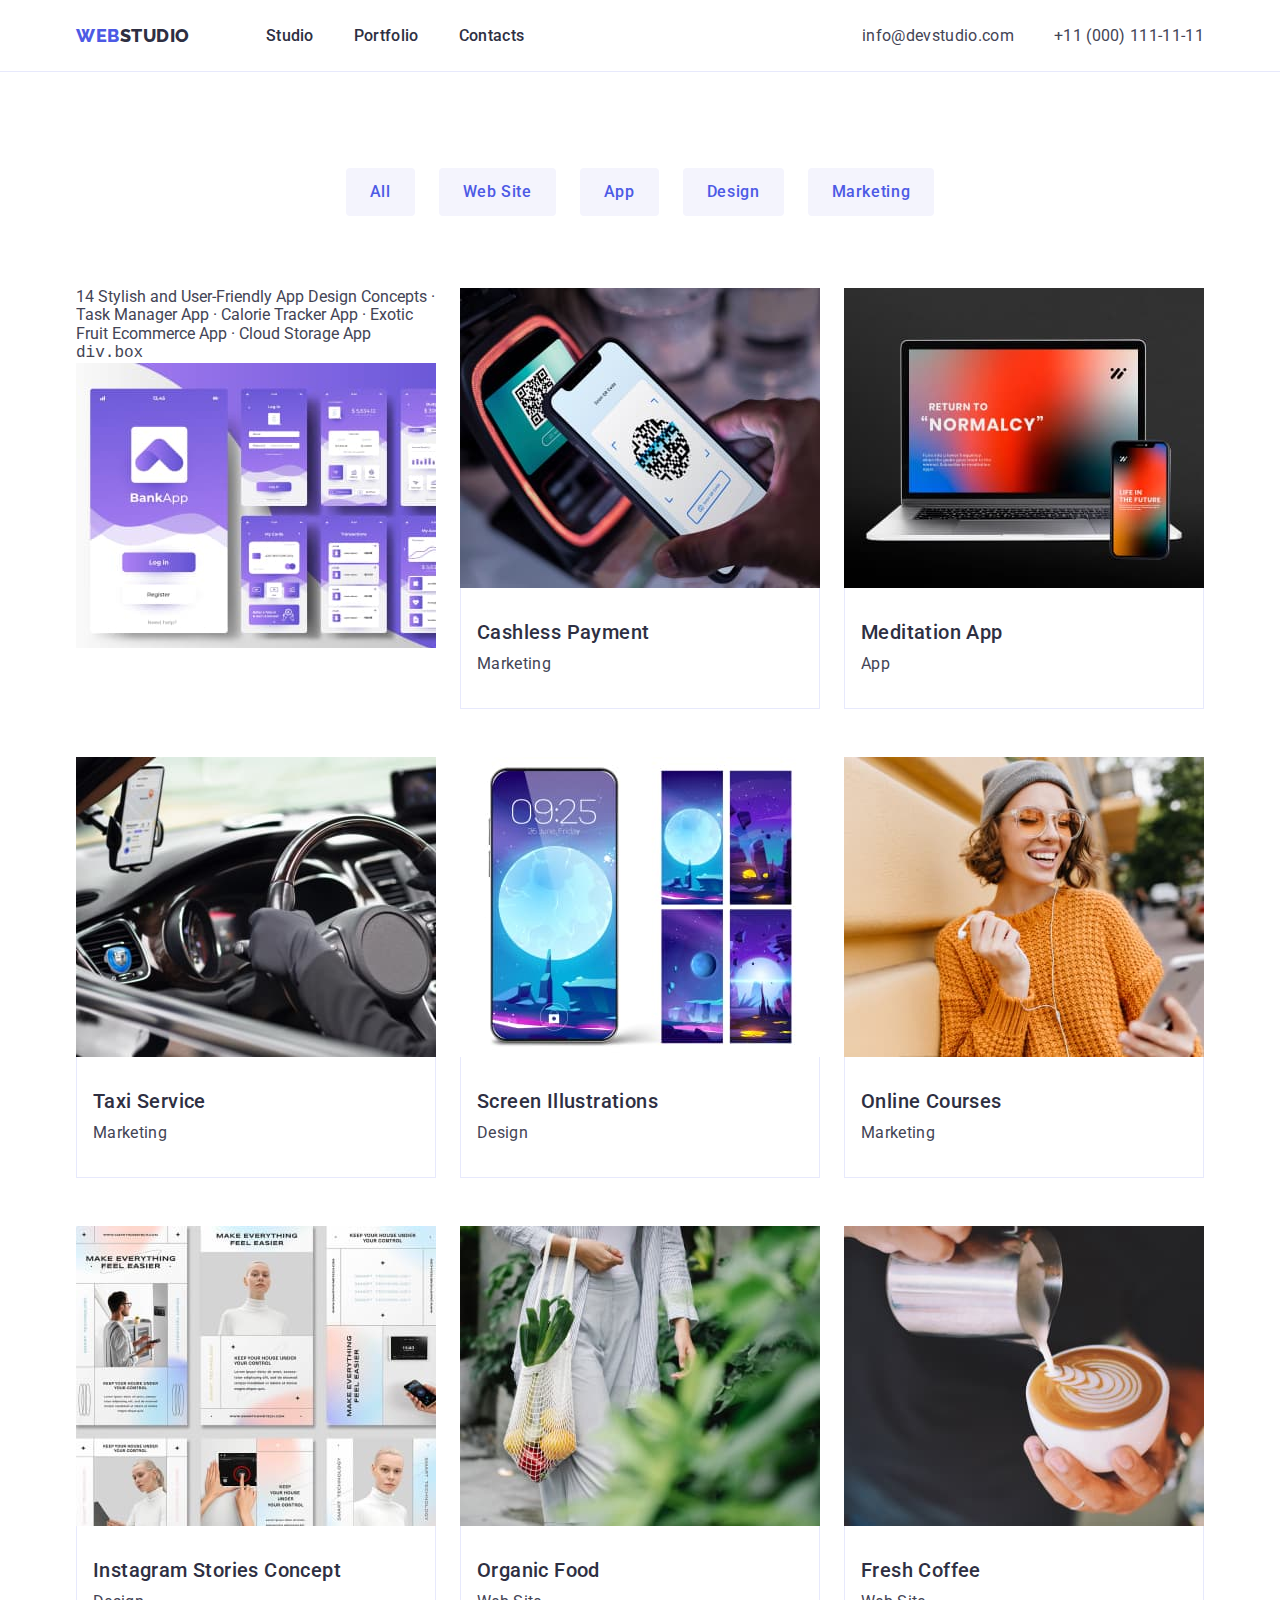
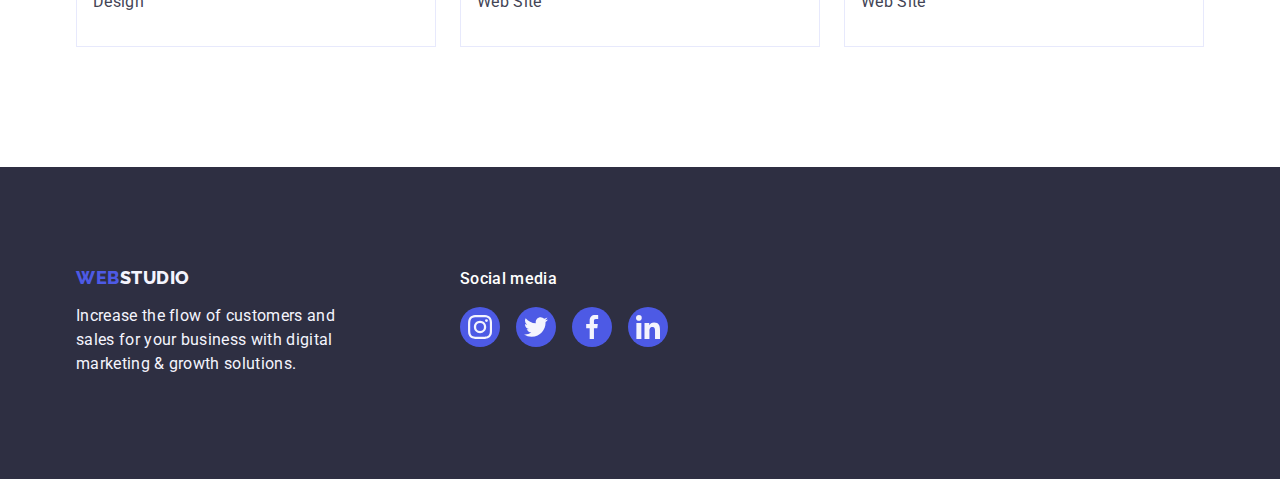
==== portfolio.html @ d6893d96 "Update portfolio.html" ====
<!DOCTYPE html>
<html lang="en">

<head>
  <meta charset="UTF-8">
  <meta http-equiv="X-UA-Compatible" content="IE=edge">
  <meta name="viewport" content="width=device-width, initial-scale=1.0">
  <title>Portfolio</title>
  <link rel="preconnect" href="https://fonts.googleapis.com">
  <link rel="preconnect" href="https://fonts.gstatic.com" crossorigin>
  <link href="https://fonts.googleapis.com/css2?family=Raleway:wght@800&family=Roboto:wght@400;500;700;900&display=swap"
    rel="stylesheet">
  <link rel="stylesheet" href="https://cdn.jsdelivr.net/npm/modern-normalize@1.1.0/modern-normalize.css">
  <link rel="stylesheet" href="./css/styles.css">
</head>

<body>
  <!--header-->
  <header class="header-class">
    <div class="container header-div">
      <nav class="naw-header-index">
        <a href="./index.html" class="logo link logo-header">Web<span class="class-spanhead">Studio</span></a>
        <ul class="list ul-header-index">
          <li>
            <a href="./index.html" class="link index-link">Studio</a>
          </li>
          <li class="sasa">
            <a href="./portfolio.html" class="link index-link">Portfolio</a>
            <!---------------UNDERLINE---------------------->
            <style>
              a.index-link {
                position: relative;
                display: inline-block;
              }

              a.index-link:hover::after {
                content: '';
                position: absolute;
                background: #404BBF;
                left: 0;
                bottom: -25px;
                width: 100%;
                height: 2px;
              }
            </style>
            <!---------------------------------------------->
          </li>
          <li>
            <a href="" class="link index-link">Contacts</a>
          </li>
        </ul>
      </nav>
      <address class="addres_header">
        <ul class="list ul-adress-header">
          <li>
            <a href="mailto:info@devstudio.com" class="link mail">info@devstudio.com</a>
          </li>
          <li>
            <a href="tel:+110001111111" class="link mail">+11 (000) 111-11-11</a>
          </li>
        </ul>
      </address>
    </div>
  </header>
  <main>
    <!--section 1-->
    <section class="sectiononeportfolio">
      <h1 class="visually-hidden">first</h1>
      <!---filters-->
      <div class="container div-portfolio-padding">
        <ul class="list ul-filters">
          <li>
            <button type="button" class="filters">All</button>
          </li>
          <li>
            <button type="button" class="filters">Web Site</button>
          </li>
          <li>
            <button type="button" class="filters">App</button>
          </li>
          <li>
            <button type="button" class="filters">Design</button>
          </li>
          <li>
            <button type="button" class="filters">Marketing</button>
          </li>
        </ul>
        <!---kartinki-->
        <ul class="list card-ul-portfolio">
          <li>




            <div class="box">
              <div class="overlay">




                <p>14 Stylish and User-Friendly App Design Concepts · Task Manager App · Calorie Tracker App · Exotic
                  Fruit Ecommerce App ·
                  Cloud Storage App <code>div.box</code></p>




                <a href="" class="card-link link"><img src="./images/images2/img-5-2.jpg" alt="bank app" width="360"
                    height="300">


                  <div class="card-div-but">
                    <h2 class="list-twoh">Banking App Interface Concept</h2>
                    <p class="small-text">App</p>

                  </div>
                </a>
              </div>
            </div>



          </li>





          <li>
            <a href="" class="link card-link"><img src="./images/images2/img-8-2.jpg" alt="pay card" width="360"
                height="300">
              <div class="card-div-but">
                <h2 class="list-twoh">Cashless Payment</h2>
                <p class="small-text">Marketing</p>
              </div>
            </a>
          </li>
          <li>
            <a href="" class="card-link link"><img src="./images/images2/img-6-2.jpg" alt="laptop" width="360"
                height="300">
              <div class="card-div-but">
                <h2 class="list-twoh">Meditation App</h2>
                <p class="small-text">App</p>
              </div>
            </a>
          </li>
          <!---3-->
          <li>
            <a href="" class="card-link link"><img src="./images/images2/img-10.jpg" alt="wheel" width="360"
                height="300">
              <div class="card-div-but">
                <h2 class="list-twoh">Taxi Service</h2>
                <p class="small-text">Marketing</p>
              </div>
            </a>
          </li>
          <li>
            <a href="" class="card-link link"><img src="./images/images2/img-7-2.jpg" alt="smartphone" width="360"
                height="300">
              <div class="card-div-but">
                <h2 class="list-twoh">Screen Illustrations</h2>
                <p class="small-text">Design</p>
              </div>
            </a>
          </li>
          <li>
            <a href="" class="card-link link"><img src="./images/images2/img-2-2.jpg" alt="girl" width="360"
                height="300">
              <div class="card-div-but">
                <h2 class="list-twoh">Online Courses</h2>
                <p class="small-text">Marketing</p>
              </div>
            </a>
          </li>
          <!---3-->
          <li>
            <a href="" class="card-link link"><img src="./images/images2/img-3-2.jpg" alt="instagram" width="360"
                height="300">
              <div class="card-div-but">
                <h2 class="list-twoh">Instagram Stories Concept</h2>
                <p class="small-text">Design</p>
              </div>
            </a>
          </li>
          <li>
            <a href="" class="card-link link"><img src="./images/images2/img-9-2.jpg" alt="wegetatables" width="360"
                height="300">
              <div class="card-div-but">
                <h2 class="list-twoh">Organic Food</h2>
                <p class="small-text">Web Site</p>
              </div>
            </a>
          </li>
          <li>
            <a href="" class="card-link link"><img src="./images/images2/img-4-2.jpg" alt=" cofee" width="360"
                height="300">
              <div class="card-div-but">
                <h2 class="list-twoh">Fresh Coffee</h2>
                <p class="small-text">Web Site</p>
              </div>
            </a>
          </li>
        </ul>
      </div>
    </section>
  </main>
  <!---FOOTER-->
  <footer class=" fon-footer">
    <div class="container div-flex">
      <div class="footer-div">
        <a href="./index.html" class="logo link logo-footer">Web<span class="class-span">Studio</span></a>
        <p class="footer-text">Increase the flow of customers and sales for your business with digital
          marketing &
          growth
          solutions.</p>
      </div>

      <div class="div-twoo-footer">
        <p class="h-two-svg-footer">Social media</p>
        <!--<div class="div-svg-icons-footer">-->
        <ul class="social-svg-icons-footer list">
          <li class="social-svg-li">
            <a href="" class="a-social-svg-footer">
              <svg height="24" width="24">
                <use href="./images/index-icons/social-icons-index.svg#icon-instagram"></use>
              </svg>
            </a>
          </li>
          <li class="social-svg-li">
            <a href="" class="a-social-svg-footer">
              <svg height="24" width="24">
                <use href="./images/index-icons/social-icons-index.svg#icon-twitter"></use>
              </svg>
            </a>
          </li>
          <li class="social-svg-li">
            <a href="" class="a-social-svg-footer">
              <svg height="24" width="24">
                <use href="./images/index-icons/social-icons-index.svg#icon-facebook"></use>
              </svg>
            </a>
          </li>
          <li class="social-svg-li">
            <a href="" class="a-social-svg-footer">
              <svg height="24" width="24">
                <use href="./images/index-icons/social-icons-index.svg#icon-linkedin"></use>
              </svg>
            </a>
          </li>
        </ul>

        <!--</div>-->

      </div>
    </div>
  </footer>


</body>

</html>
---- css/styles.css ----
/*PORTFOLIO*/
/*body*/
  body{
    color: #434455;
    background-color: #FFFFFF;
      font-family: "Roboto", sans-serif;
  }
/*logo*/
/*.logo{
  font-family: 'Raleway', sans-serif
}*/

h3 {margin-top: 0px;
  margin-bottom: 0px;}

  p {
    margin-top: 0px;
    margin-bottom: 0px;
  }



h1,
h2,
h3,
h4,
h5,
h6,
p,
{
  margin: 0;
}

img {
  display: block;
  max-width: 100%;
  height: auto;
}

button {
  display: block;
  cursor: pointer;
  border: none;
  border-radius: 4px;
}

address {
  font-style: normal;
}

ul,
ol {
  list-style: none;
  padding-left: 0;
  margin: 0;
}

a {
  text-decoration: none;
}

.container {
  width: 1158px;
  padding: 0 15px;
  margin: 0 auto;
}

/*toczka v spiske*/
.list {
  list-style: none;
}




/*===========HEADER==========*/
.header-class {
height: 72px;
border-bottom: 1px solid #E7E9FC;
display: flex;
}

.logo{
  font-family: "Raleway",sans-serif;
  font-weight: 800;
  font-size: 18px;
  line-height: 1.17;
  letter-spacing: 0.03em;
  text-transform: uppercase;
  color: #4d5ae5;
}
.class-span{
  color: #f4f4fd;
}

.class-spanhead{
  color: #2e2f42;
}

/*NAV*/

.naw-header-index {
  display: flex;
  align-items: center;
margin-right: auto;
}

.ul-header-index {
  display: flex;
  align-items: center;
  gap: 40px;
  margin-left: 76px;
}



/*---DIV KONTENER HEADER---*/

.header-div {
display: flex;
align-items: center;
}

/*---adress-header---index---*/


/*---ul-adress-header---*/
.ul-adress-header {
display: flex;
align-items: center;
    gap: 40px;
}

/*---logo-header---*/
.logo-header {

}

.mail{
    font-weight: 400;
      line-height: 1.5;
      letter-spacing: 0.02em;
color: #434455;
      font-style: normal;
}
/*нижнее подчеркивание*/
.link{
text-decoration: none;
  transition-timing-function: cubic-bezier(0.4, 0, 0.2, 1);
  transition-duration: 250ms;
}


.link:hover{
  color: #404bbf;
}
.link:focus{
  color: #404bbf;
}


/*addres_header*/
.addres_header{
  font-style: normal;
  transition-timing-function: cubic-bezier(0.4, 0, 0.2, 1);
  transition-duration: 250ms;
}


.mail:hover{
  color: #404bbf;
}
.mail:focus{
  color: #404bbf;
}


/*------------Filters-------------*/
.filters{
  font-family: "Roboto", sans-serif;
  font-weight: 500;
  font-size: 16px;
  line-height: 1.5;
  letter-spacing: 0.04em;
  color: #4d5ae5;
  background-color: #F4F4FD;
  cursor: pointer;
  padding: 12px 24px;
  transition-timing-function: cubic-bezier(0.4,0,0.2,1);
  transition-duration: 250ms;
}
.filters:hover{
  color: #FFFFFF;
  background-color: #404BBF;
box-shadow: 0px 3px 1px rgba(0, 0, 0, 0.1), 0px 2px 1px rgba(0, 0, 0, 0.08), 0px 2px 2px rgba(0, 0, 0, 0.12);
}
.filters:focus{
  color: #FFFFFF;
  background-color: #404BBF;
  box-shadow: 0px 3px 1px rgba(0, 0, 0, 0.1), 0px 2px 1px rgba(0, 0, 0, 0.08), 0px 2px 2px rgba(0, 0, 0, 0.12);
}





/*---первая картинка---*/
.card-div-but {
  padding-top: 32px;
  padding-bottom: 32px;
  padding-left: 16px;
  border: 1px solid #E7E9FC;
  border-top: 0;
}



/*---A---*/
.card-link{
  display: block;
  transition-timing-function: cubic-bezier(0.4, 0, 0.2, 1);
  transition-duration: 250ms;
}

.card-link:hover {
box-shadow: 0px 1px 6px rgba(46, 47, 66, 0.08),
0px 1px 1px rgba(46, 47, 66, 0.16),
0px 2px 1px rgba(46, 47, 66, 0.08);
}

.card-link:focus {
box-shadow: 0px 1px 6px rgba(46, 47, 66, 0.08),
0px 1px 1px rgba(46, 47, 66, 0.16),
0px 2px 1px rgba(46, 47, 66, 0.08);
}



/*================SEKCIA=======1===================*/
/*---section---1---*/
.sectionindex {
  background-color: #2e2f42;
  padding-top: 188px;
  padding-bottom: 188px;
  text-align: center;
  background-image: linear-gradient(rgba(46, 47, 66, 0.7), rgba(46, 47, 66, 0.7)),
  url(../images/section2/index-section-one.jpg);
  background-repeat: no-repeat;
  background-position: center;
  background-size: cover;
  max-width: 1440px;
  height: 600px;
  margin: 0 auto;
}

/*---div---*/
.div-section-one {
/*display: flex;
flex-direction: column;*/
text-align: center;
}

/*---H1---*/
.h-one-section {
  margin: 0 auto;
  width: 496px;
}

/*---KNOPKA-">Order Service---*/
.buttonorder {
  margin: 0 auto;
  margin-top: 48px;
  padding: 16px 32px;
}

/*=================SEKCIA---2==================*/

/*---sekcia-2---*/
.sectiontwoindex {
padding-top: 120px;
padding-bottom: 120px;
}

/*---H2---*/
.hsection {
position: absolute;
  width: 1px;
  height: 1px;
  margin: -1px;
  border: 0;
  padding: 0;
  white-space: nowrap;
  clip-path: inset(100%);
  clip: rect(0 0 0 0);
  overflow: hidden;
}

/*---div---*/
.div-section-two {

}

/*---UL---*/
.list-section-two {
display: flex;
gap: 24px;
}

/*---1-LI---*/
.li-one {
}
/*
.li-one-svg{
  background-color: #F4F4FD;
  background-image: url(../images/index-icons/group.svg);
  background-repeat: no-repeat;
  background-position: center;
}

.li-two-svg{
  background-color: #F4F4FD;
    background-image: url(../images/index-icons/vector.svg);
    background-repeat: no-repeat;
    background-position: center;
}
.li-three-svg{
  background-color: #F4F4FD;
  background-image: url(../images/index-icons/diagram.svg);
  background-repeat: no-repeat;
  background-position: center;
}

.li-four-svg{
  background-color: #F4F4FD;
  background-image: url(../images/index-icons/astronaut.svg);
  background-repeat: no-repeat;
  background-position: center;
}*/


/*-----sekcia 2 1 li div---*/
.div-li-one-svg {
display: flex;
justify-content: center;
align-items: center;
  background-color: #F4F4FD;
margin-bottom: 8px;
width: 264px;
height: 112px;
}
/*---svg li 1 ------*/
.svg-antena {




}
.use-index-antena {

}

/*widht="64" height="64"*/










/*---H3---*/
.h-li-one {
  margin: 0px;
}

/*---P---*/
.p-our-goal {
  margin-top: 8px;
  margin-bottom: 0px;
}

/*---2-LI---*/

/*---H3---LI_2---*/
.h-li-two {
  margin: 0px;
}

/*---P-LI-2---*/
.p-bring-the {
  margin-top: 8px;
  margin-bottom: 0px;
}

/*---3-LI---*/

/*---H3---LI-3---*/
.h-three-li {
margin: 0px;
}

/*---P-LI_3---*/
.p-li-three {
  margin-top: 8px;
  margin-bottom: 0px;
}

/*---LI_4---*/

/*---H3-LI-4---*/
.h-li-three {
  margin: 0px;
}

/*---P-LI_4---*/
.p-design {
  margin-top: 8px;
  margin-bottom: 0px;
}

/*=================SEKTION---3===========*/

/*---SEKCTION-3---*/
.sectionthreeindex {

padding-bottom: 120px;

}

/*---DIV---*/

/*---H2----*/
.h-section-three {
  margin: 0px;
}

/*---UL-section-3---*/
.ul-section-three {
  margin-top: 72px;
  display: flex;
gap: 24px;
}


/*===============SECTION-4============*/

.sectionfourindex {
  padding-top: 120px;
  padding-bottom: 120px;
}

/*---DIV---*/

/*.div-four-section {
  width: 1440px;
  display: flex;
flex-direction: column;
align-items: center;
}*/

/*---H2-SECTION-4---*/
.h-ourteam {
  margin: 0px;
}

/*---UL-SECTION-4---*/
.ul-section-four {
margin-top: 72px;
display: flex;
gap: 24px;
}

/*---VSE H V sekcii 4---*/
.sectionthree-h {

}

/*---VSE P V SEKCII 4---*/



/*---div sektion 4 dla H3 i P---*/
.div-four-section-index {
  padding-top: 32px;
  padding-bottom: 32px;
}





.sectionfour-li {
text-align: center;
background-color: #FFFFFF;
box-shadow: 0px 1px 6px rgba(46, 47, 66, 0.08), 0px 1px 1px rgba(46, 47, 66, 0.16), 0px 2px 1px rgba(46, 47, 66, 0.08);
  border-radius: 0px 0px 4px 4px;
}






/*---UL-SVG----IKONKI----*/
.social-svg-icons{
  display: flex;
  align-items: center;
  justify-content: center;
  gap: 24px;
  margin-top: 8px;
}

/*========LI------------*/
.social-svg-li{
    height: 40px;
      width: 40px;
}

/*------A-------*/
.a-social-svg{
height: 100%;
width: 100%;
border-radius: 50%;
background-color: #4D5AE5;
display: flex;
align-items: center;
justify-content: center;
fill: #F4F4FD;
transition-timing-function: cubic-bezier(0.4, 0, 0.2, 1);
transition-duration: 250ms;
}

/*----HOVER---*/
.a-social-svg:hover {
  background-color: #404BBF;
}
/*---FOCUS---*/
.a-social-svg:focus {
  background-color: #404BBF;
}

/*--------SEKCIA 5-----------*/
.section-five-index{
  padding-top: 120px;
  padding-bottom: 120px;
}

/*---H2 section5---*/
.h-two-section-five{
font-weight: 700;
  font-size: 36px;
  line-height: 1.11px;
  text-align: center;
  letter-spacing: 0.02em;
  color: #2e2f42;
  margin-bottom: 72px;
}

/*---ul sekcia 5---*/
.ul-section-five{
display: flex;
gap: 24px;
}


/*---a sekction 5---*/
.a-section-five-svg {
display: flex;
justify-content: center;
align-items: center;
  height: 88px;
  width: 168px;
  border: 1px solid currentColor;
  border-radius: 4px;
  color: #8E8F99;
  transition-timing-function: cubic-bezier(0.4, 0, 0.2, 1);
  transition-duration: 250ms;
}
.a-section-five-svg:hover {
color: #4D5AE5;
}
.a-section-five-svg:focus {
  color: #4D5AE5;
}
/*-------------------*/

/*---5 sekcia svg---*/
.svg-section-five{
  fill: currentColor;

}









/*------A-------*/
.a-social-svg-footer {
  height: 100%;
  width: 100%;
  border-radius: 50%;
  background-color: #4D5AE5;
  display: flex;
  align-items: center;
  justify-content: center;
  fill: #F4F4FD;
    transition-timing-function: cubic-bezier(0.4, 0, 0.2, 1);
      transition-duration: 250ms;
}

/*----HOVER---*/
.a-social-svg-footer:hover {
  background-color: #31D0AA;
}

/*---FOCUS---*/
.a-social-svg-footer:focus {
  background-color: #31D0AA;
}





















/*=============FOOTER==================*/

.fon-footer {
  height: 312px;
  padding-top: 100px;
  padding-bottom: 100px;
    background-color: #2e2f42;
}

/*------DIV FOOTER---*/
.div-footer {
  box-sizing: border-box;

}

.footer-div {
  width: 264px;

    display: inline-block;
}

/*---footer---P---text---*/
.footer-text {
  margin-top: 16px;
color: #F4F4FD;
line-height: 1.5;
letter-spacing: 0.02em;
}

/*---Footer logo---*/
.logo-footer {
}

/*------svg---block---*/
.svg-footer-index{
  background-color: #f4f4fd;
display: inline-block;
margin-left: 120px;
}



.second-div-footer{
  width: 208px;
}
/*---UL footer svg ikonki---*/
.social-svg-icons-footer {
  display: flex;
  align-items: center;
  justify-content: center;
  gap: 16px;
  
  /*padding-bottom: 32px;*/
}

















/*==========================================*/

/*sekcia 1 h*/
.list-twoh{
  font-weight: 500;
  font-size: 20px;
  line-height: 1.2;
  letter-spacing: 0.02em;
  color: #2e2f42;
}
.small-text{
  font-size: 16px;
  line-height: 1.5;
  letter-spacing: 0.02em;
  color: #434455;
}
/*footer*/
.fon-footer{

}
/*spisok 1 sekcia*/

/*PORTFOLIO*/

/*INDEX.HTML*/
.index-link{
  line-height: 1.5;
  font-weight: 500;
  font-size: 16px;
  letter-spacing: 0.02em;
  color: #2e2f42;
}

.portfolio-link{
  line-height: 1.5;
  font-weight: 500;
  font-size: 16px;
  letter-spacing: 0.02em;
  color: #2e2f42;
}

.contacts-link{
  line-height: 1.5;
  font-weight: 500;
  font-size: 16px;
  letter-spacing: 0.02em;
  color: #2e2f42;
}

.hhindex{
  font-size: 56px;
  line-height: 1.07;
  text-align: center;
  letter-spacing: 0.02em;
  color: #ffffff;
}

.buttonorder{
  background-color: #4D5AE5;
  font-family: 'Roboto',sans-serif;
  font-weight: 500;
  font-size: 16px;
  line-height: 1.5;
  letter-spacing: 0.04em;
  color: #ffffff;
  cursor: pointer;
    transition-timing-function: cubic-bezier(0.4, 0, 0.2, 1);
      transition-duration: 250ms;
}

.buttonorder:hover{
  background-color: #404BBF;
}

.buttonorder:focus{
  background-color: #404BBF;
}

.sectiontwoh{
  font-weight: 500;
  font-size: 20px;
  line-height: 1.2;
  letter-spacing: 0.02em;
color: #2e2f42;
}

.sectiontwo-p{
  font-size: 16px;
  line-height: 1.5;
letter-spacing: 0.02em;
  color: #434455;
  margin-top: 8px;
}
/*3 sekcia*/
/*.sectionthreeindex{
  font-weight: 500;
  font-size: 36px;
  line-height: 1.11;
  text-align: center;
  letter-spacing: 0.02em;
  color: #2e2f42 ;
  text-transform: capitalize;
}*/

.section-threeh{
font-weight: 700;
font-size: 36px;
line-height: 1.11;
text-align: center;
letter-spacing: 0.02em;
color: #2e2f42;
text-transform: capitalize;
}
.sectionfourindex{
background-color: #F4F4FD;
}

.section-index{
  background-color: #F4F4FD;

}
/*.sectionfour-li{
  background-color: #FFFFFF;
}*/
/*zagolovok 4 sekcia h3*/
.sectionthree-h{
  font-weight: 500;
  font-size: 20px;
  line-height: 1.2;
  letter-spacing: 0.02em;
  color: #2e2f42;
}

/*h2 section 4 */
.section-four{
  font-weight: 700;
  font-size: 36px;
  line-height: 1.11;
  text-align: center;
  letter-spacing: 0.02em;
  text-transform: capitalize;
  color: #2e2f42;
}

:root {
  css declarations;
}


/*==================PORTFOLIO======================*/

/*---section-1-portfolio---*/
.sectiononeportfolio {
  /*width: 1440px;*/
  padding-top: 96px;
  padding-bottom: 120px;
}

/*---DIV 1 PORTFOLIO---*/
/*.div-one-portfolio {
  padding-top: 96px;
  padding-bottom: 76px;
  width: 1470px;
  padding-left: 15px;
  padding-right: 15px;
  margin: 0 auto;
}*/




/*---UL---1---PORTFOLIO---*/
.ul-filters {
  display: flex;
  justify-content: center;
  gap: 24px;
  margin-bottom: 72px;
}

/*---UL--2---portfolio---*/
.card-ul-portfolio {
  display: flex;
  flex-wrap: wrap;
  column-gap: 24px;
  row-gap: 48px;

}

/*---DIV KARTOCZEK---*/
/*.card-div {
display: flex;
flex-direction: column;

padding-left: 15px;
padding-right: 15px;
margin: 0 auto;
}*/

/*---H2---KARTOCZKI---*/
.list-twoh {

  margin-bottom: 8px;
}
/*---P-KARTOCZEK---*/
.small-text {


}

.visually-hidden {
  position: absolute;
  width: 1px;
  height: 1px;
  margin: -1px;
  border: 0;
  padding: 0;
  white-space: nowrap;
  clip-path: inset(100%);
  clip: rect(0 0 0 0);
  overflow: hidden;
}
h2{
  margin: 0;
}

.div-twoo-footer{
  display: inline-block;
  margin-left: 120px;
}

.h-two-svg-footer{
margin-bottom: 16px;
font-weight: 500;
color: #FFFFFF;
letter-spacing: 0.02em;
line-height: 1.5;
}

.div-flex{
  display: flex;
}

.box {
  position: relative;
  overflow: hidden;
}

.overlay {

  top: 0;
  left: 0;
  width: 360px;
  height: 360px;

} 
.box:hover .overlay {
  transform: translateX(0);
}
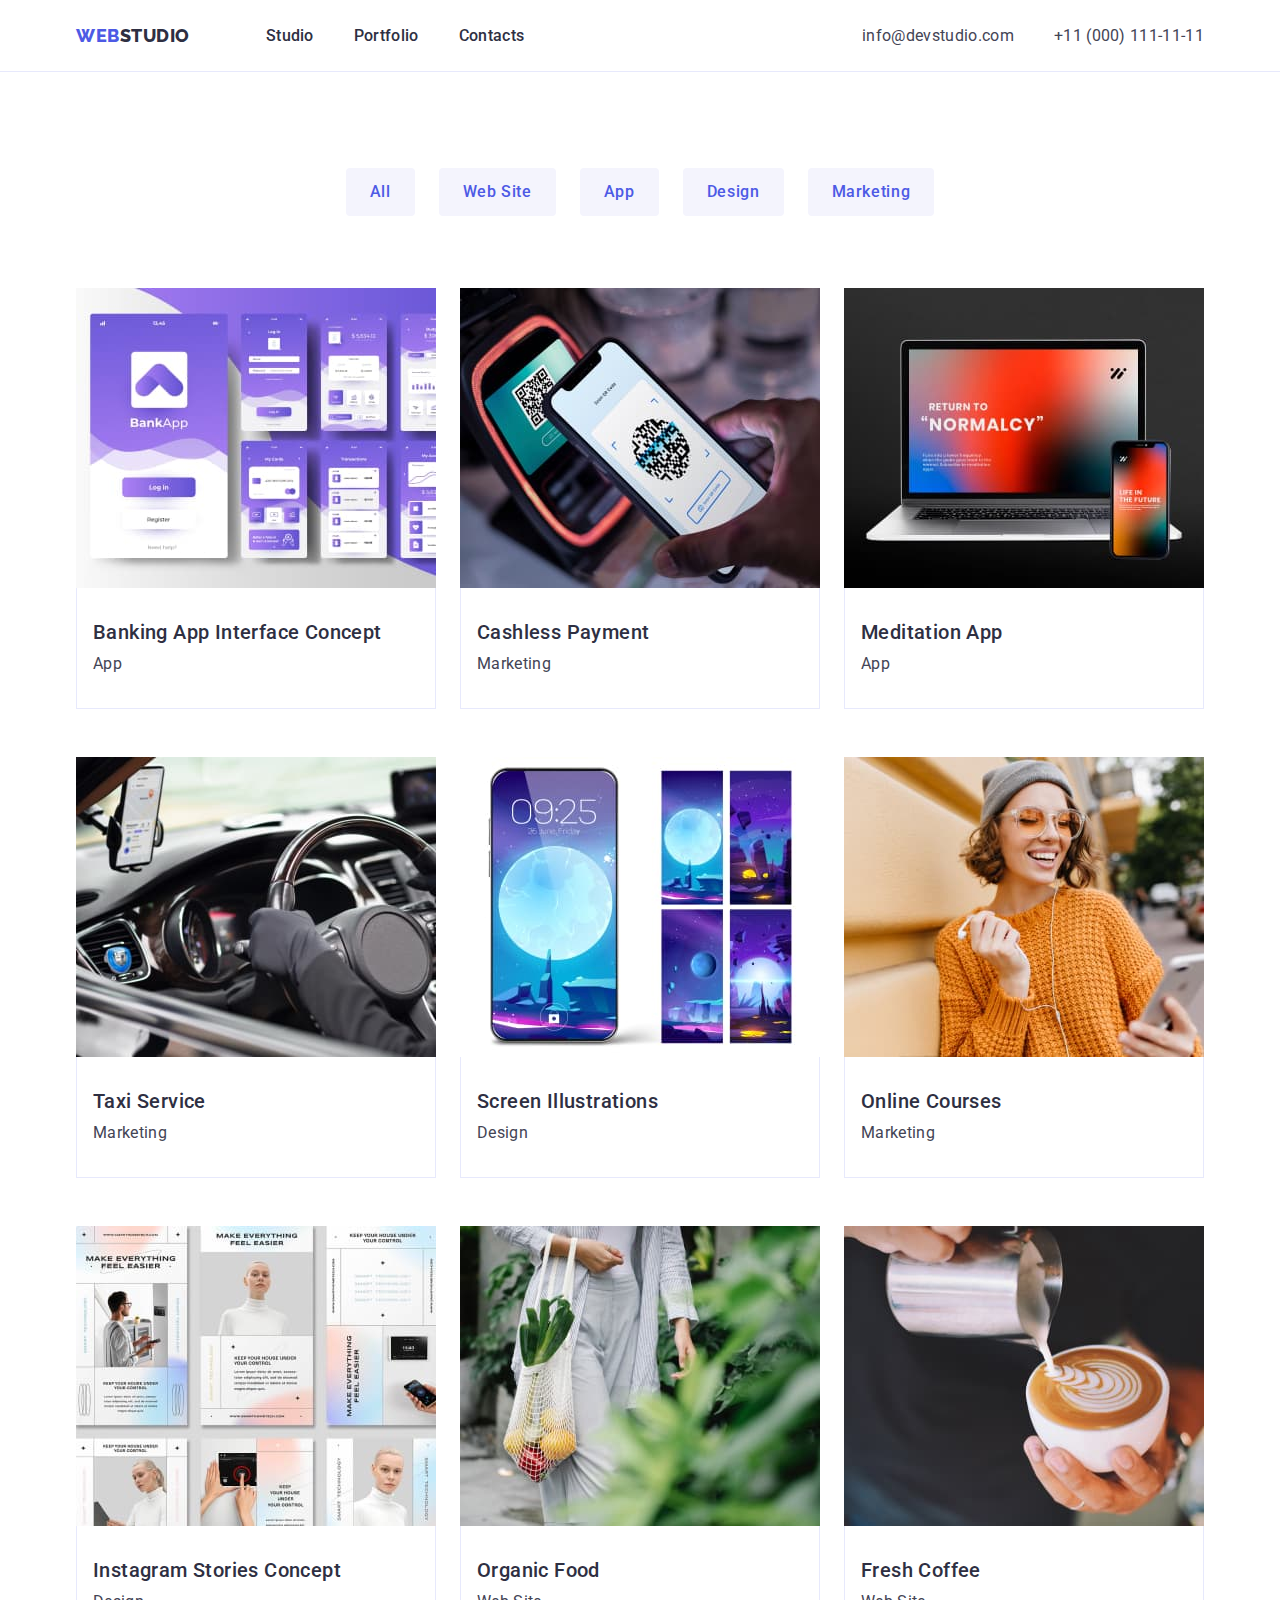
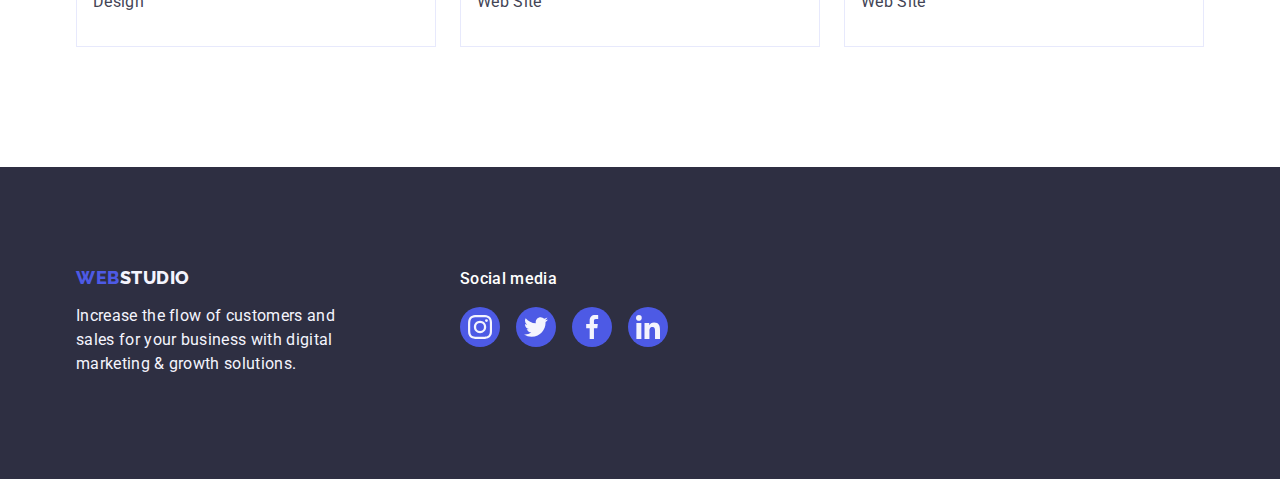
==== commit dc5a7c81: "Update portfolio.html" ====
--- a/portfolio.html
+++ b/portfolio.html
@@ -89,46 +89,35 @@
         <ul class="list card-ul-portfolio">
           <li>
 
-
-
-
-            <div class="box">
-              <div class="overlay">
-
-
-
-
-                <p>14 Stylish and User-Friendly App Design Concepts · Task Manager App · Calorie Tracker App · Exotic
-                  Fruit Ecommerce App ·
-                  Cloud Storage App <code>div.box</code></p>
-
-
-
-
-                <a href="" class="card-link link"><img src="./images/images2/img-5-2.jpg" alt="bank app" width="360"
-                    height="300">
-
-
-                  <div class="card-div-but">
-                    <h2 class="list-twoh">Banking App Interface Concept</h2>
-                    <p class="small-text">App</p>
-
-                  </div>
-                </a>
-              </div>
-            </div>
-
-
-
-          </li>
-
-
-
-
-
-          <li>
-            <a href="" class="link card-link"><img src="./images/images2/img-8-2.jpg" alt="pay card" width="360"
-                height="300">
+            <a href="" class="card-link link">
+
+              <img class="relative" src="./images/images2/img-5-2.jpg" alt="bank app" width="360" height="300">
+
+              <p class="p-test p-test-style">14 Stylish and User-Friendly App Design Concepts · Task Manager App ·
+                Calorie
+                Tracker App · Exotic
+                Fruit Ecommerce App ·
+                Cloud Storage App</p>
+
+              <div class="card-div-but">
+                <h2 class="list-twoh">Banking App Interface Concept</h2>
+                <p class="small-text">App</p>
+              </div>
+            </a>
+
+          </li>
+
+          <li>
+
+            <a href="" class="link card-link"><img class="relative" src="./images/images2/img-8-2.jpg" alt="pay card"
+                width="360" height="300">
+
+              <p class="p-test p-test-style">14 Stylish and User-Friendly App Design Concepts · Task Manager App ·
+                Calorie
+                Tracker App · Exotic
+                Fruit Ecommerce App ·
+                Cloud Storage App</p>
+
               <div class="card-div-but">
                 <h2 class="list-twoh">Cashless Payment</h2>
                 <p class="small-text">Marketing</p>
@@ -136,8 +125,13 @@
             </a>
           </li>
           <li>
+
             <a href="" class="card-link link"><img src="./images/images2/img-6-2.jpg" alt="laptop" width="360"
                 height="300">
+              <p class="p-test p-test-style">14 Stylish and User-Friendly App Design Concepts · Task Manager App
+                ·CalorieTracker App · Exotic
+                Fruit Ecommerce App ·Cloud Storage App</p>
+
               <div class="card-div-but">
                 <h2 class="list-twoh">Meditation App</h2>
                 <p class="small-text">App</p>
@@ -148,6 +142,9 @@
           <li>
             <a href="" class="card-link link"><img src="./images/images2/img-10.jpg" alt="wheel" width="360"
                 height="300">
+              <p class="p-test p-test-style">14 Stylish and User-Friendly App Design Concepts · Task Manager App ·
+                Calorie Tracker App · Exotic Fruit Ecommerce App ·
+                Cloud Storage App</p>
               <div class="card-div-but">
                 <h2 class="list-twoh">Taxi Service</h2>
                 <p class="small-text">Marketing</p>
--- a/css/styles.css
+++ b/css/styles.css
@@ -957,19 +957,44 @@
   display: flex;
 }
 
-.box {
+
+
+/*---test---*/
+
+.p-test-style {
+font-weight: 400;
+  font-size: 16px;
+
+  letter-spacing: 0.02em;
+  color: #F4F4FD;
+  padding-left: 32px;
+  padding-right: 32px;
+  padding-top: 40px;
+}
+
+.relative {
   position: relative;
-  overflow: hidden;
-}
-
-.overlay {
-
-  top: 0;
-  left: 0;
+}
+
+
+.p-test {
+  content: '';
+  position: absolute;
+  display: inline-block;
   width: 360px;
-  height: 360px;
-
-} 
-.box:hover .overlay {
-  transform: translateX(0);
+  height: 300px;
+background-color: #404BBF;
+visibility: hidden; 
+}
+
+
+.card-link:hover >.p-test {
+
+visibility: visible;
+
+  transform: translateY(-300px);
+
+transition: transform 250ms cubic-bezier(0.4, 0, 0.2, 1);
+
+
 }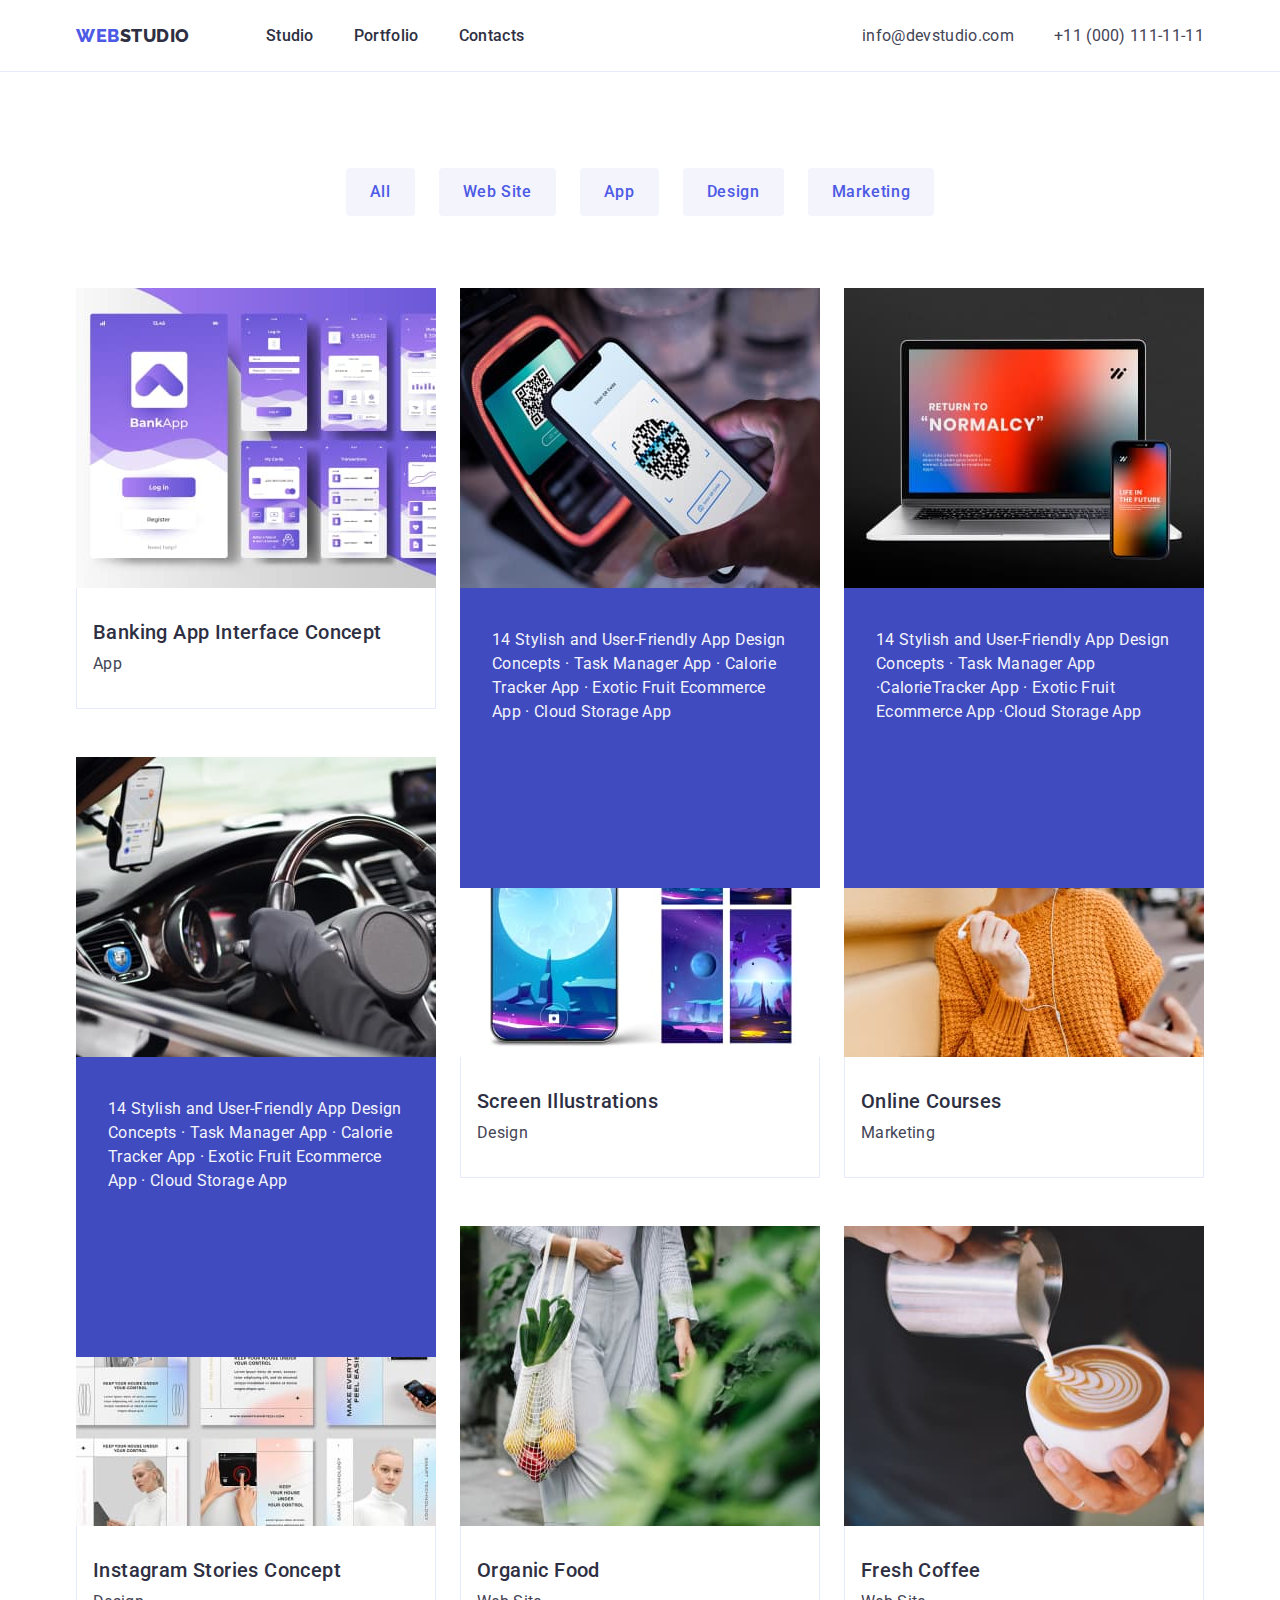
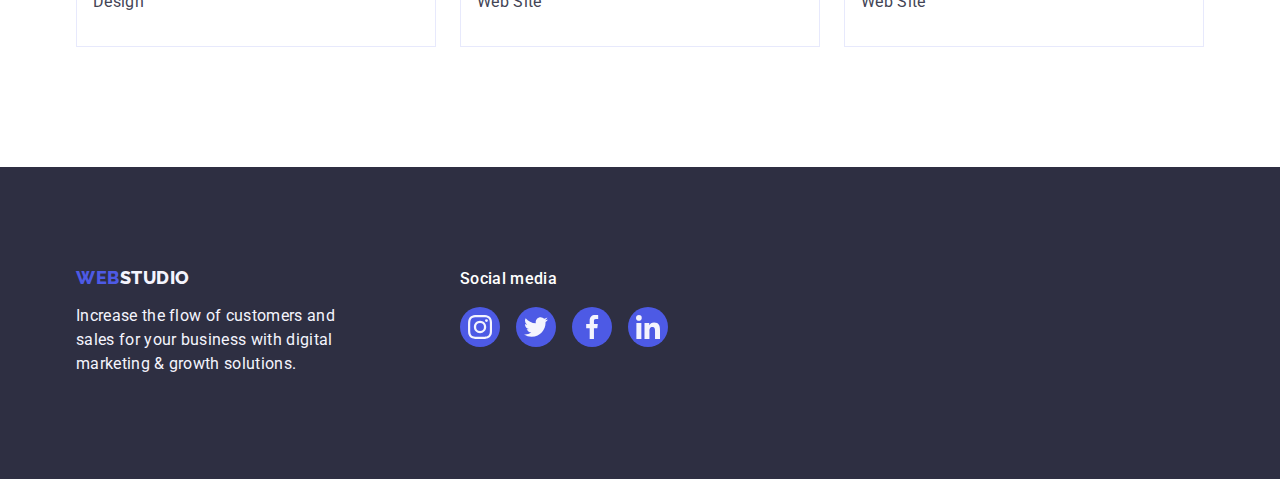
==== commit 29e6a7a2: "Update portfolio.html" ====
--- a/portfolio.html
+++ b/portfolio.html
@@ -91,14 +91,16 @@
 
             <a href="" class="card-link link">
 
-              <img class="relative" src="./images/images2/img-5-2.jpg" alt="bank app" width="360" height="300">
-
-              <p class="p-test p-test-style">14 Stylish and User-Friendly App Design Concepts · Task Manager App ·
-                Calorie
-                Tracker App · Exotic
-                Fruit Ecommerce App ·
-                Cloud Storage App</p>
-
+
+              <div class="relative">
+                <img src="./images/images2/img-5-2.jpg" alt="bank app" width="360" height="300">
+
+                <p class="p-test p-test-style">14 Stylish and User-Friendly App Design Concepts · Task Manager App ·
+                  Calorie
+                  Tracker App · Exotic
+                  Fruit Ecommerce App ·
+                  Cloud Storage App</p>
+              </div>
               <div class="card-div-but">
                 <h2 class="list-twoh">Banking App Interface Concept</h2>
                 <p class="small-text">App</p>
--- a/css/styles.css
+++ b/css/styles.css
@@ -146,8 +146,6 @@
 /*нижнее подчеркивание*/
 .link{
 text-decoration: none;
-  transition-timing-function: cubic-bezier(0.4, 0, 0.2, 1);
-  transition-duration: 250ms;
 }
 
 
@@ -218,8 +216,6 @@
 /*---A---*/
 .card-link{
   display: block;
-  transition-timing-function: cubic-bezier(0.4, 0, 0.2, 1);
-  transition-duration: 250ms;
 }
 
 .card-link:hover {
@@ -964,16 +960,19 @@
 .p-test-style {
 font-weight: 400;
   font-size: 16px;
-
+  line-height: 1.5;
   letter-spacing: 0.02em;
   color: #F4F4FD;
   padding-left: 32px;
   padding-right: 32px;
   padding-top: 40px;
+  transition-property: translateY(-300px);
 }
 
 .relative {
   position: relative;
+  overflow: hidden;
+  display: block;
 }
 
 
@@ -984,17 +983,17 @@
   width: 360px;
   height: 300px;
 background-color: #404BBF;
-visibility: hidden; 
-}
-
+transition: transform 250ms cubic-bezier(0.4, 0, 0.2, 1);
+}
 
 .card-link:hover >.p-test {
 
-visibility: visible;
-
   transform: translateY(-300px);
 
-transition: transform 250ms cubic-bezier(0.4, 0, 0.2, 1);
-
-
+
+}
+
+
+.card-link {
+  transition-property: property;
 }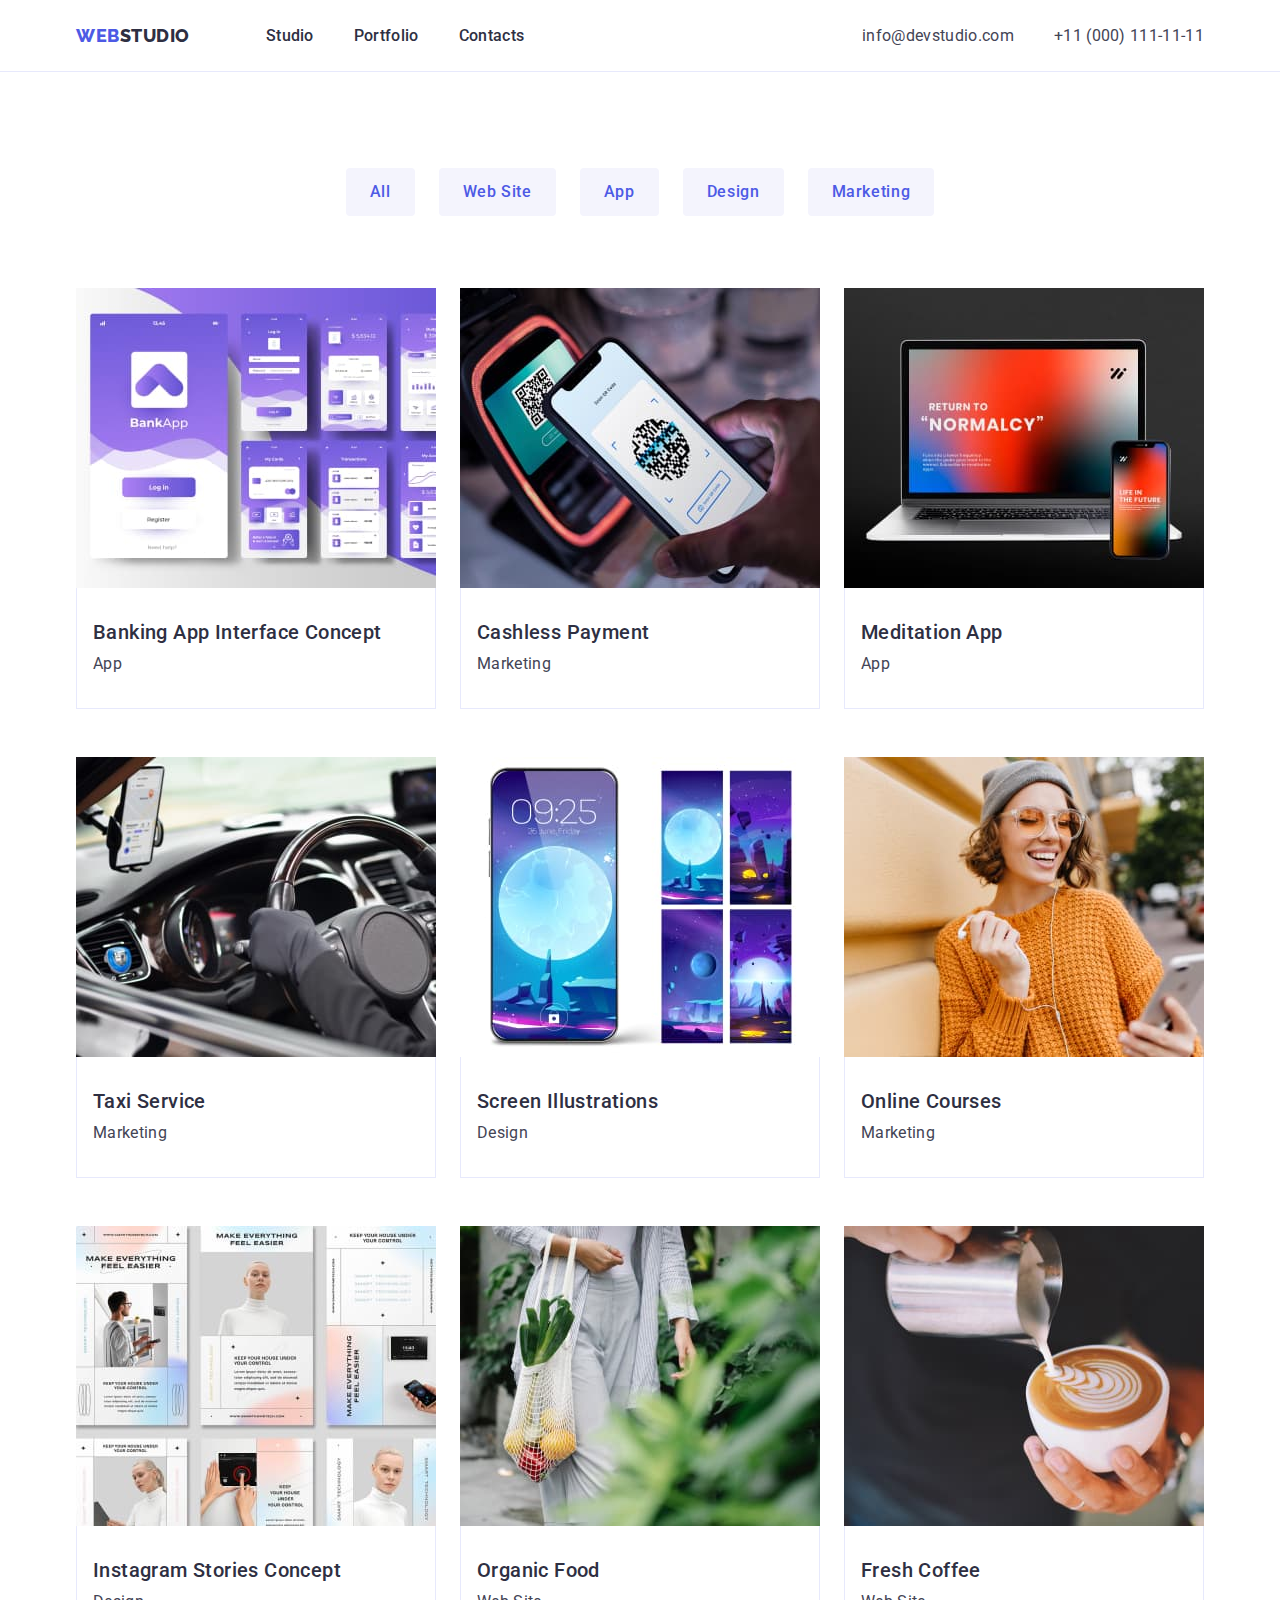
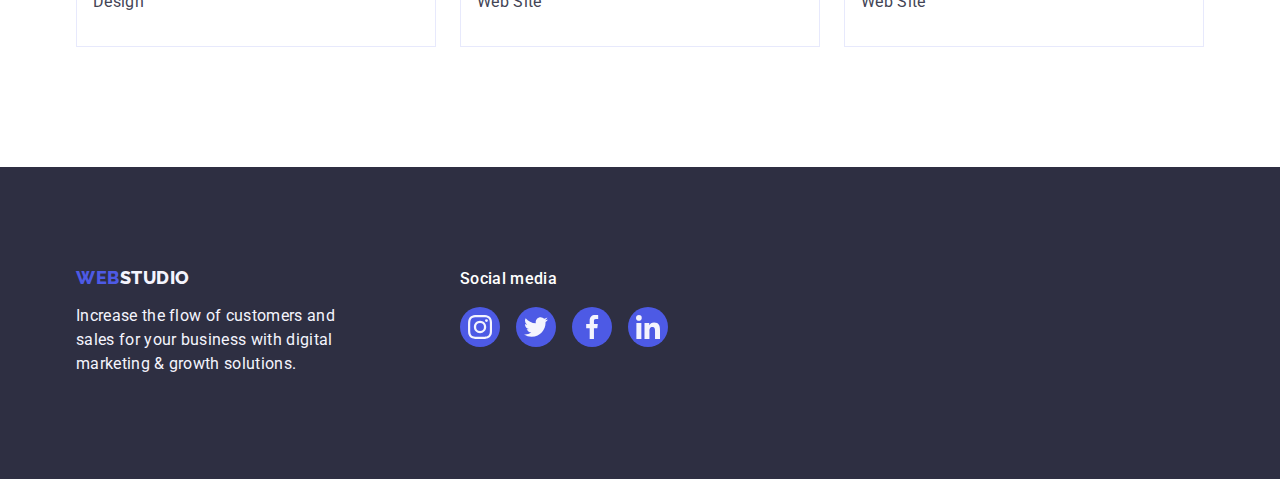
==== commit 1d802324: "Update portfolio.html" ====
--- a/portfolio.html
+++ b/portfolio.html
@@ -90,11 +90,8 @@
           <li>
 
             <a href="" class="card-link link">
-
-
               <div class="relative">
                 <img src="./images/images2/img-5-2.jpg" alt="bank app" width="360" height="300">
-
                 <p class="p-test p-test-style">14 Stylish and User-Friendly App Design Concepts · Task Manager App ·
                   Calorie
                   Tracker App · Exotic
@@ -106,19 +103,20 @@
                 <p class="small-text">App</p>
               </div>
             </a>
-
-          </li>
-
-          <li>
-
-            <a href="" class="link card-link"><img class="relative" src="./images/images2/img-8-2.jpg" alt="pay card"
-                width="360" height="300">
-
-              <p class="p-test p-test-style">14 Stylish and User-Friendly App Design Concepts · Task Manager App ·
-                Calorie
-                Tracker App · Exotic
-                Fruit Ecommerce App ·
-                Cloud Storage App</p>
+          </li>
+
+          <li>
+
+            <a href="" class="link card-link">
+              <div class="relative">
+                <img class="relative" src="./images/images2/img-8-2.jpg" alt="pay card" width="360" height="300">
+                <p class="p-test p-test-style">14 Stylish and User-Friendly App Design Concepts · Task Manager App ·
+                  Calorie
+                  Tracker App · Exotic
+                  Fruit Ecommerce App ·
+                  Cloud Storage App</p>
+              </div>
+
 
               <div class="card-div-but">
                 <h2 class="list-twoh">Cashless Payment</h2>
@@ -128,12 +126,13 @@
           </li>
           <li>
 
-            <a href="" class="card-link link"><img src="./images/images2/img-6-2.jpg" alt="laptop" width="360"
-                height="300">
-              <p class="p-test p-test-style">14 Stylish and User-Friendly App Design Concepts · Task Manager App
-                ·CalorieTracker App · Exotic
-                Fruit Ecommerce App ·Cloud Storage App</p>
-
+            <a href="" class="card-link link">
+              <div class="relative">
+                <img src="./images/images2/img-6-2.jpg" alt="laptop" width="360" height="300">
+                <p class="p-test p-test-style">14 Stylish and User-Friendly App Design Concepts · Task Manager App
+                  ·CalorieTracker App · Exotic
+                  Fruit Ecommerce App ·Cloud Storage App</p>
+              </div>
               <div class="card-div-but">
                 <h2 class="list-twoh">Meditation App</h2>
                 <p class="small-text">App</p>
@@ -142,11 +141,13 @@
           </li>
           <!---3-->
           <li>
-            <a href="" class="card-link link"><img src="./images/images2/img-10.jpg" alt="wheel" width="360"
-                height="300">
-              <p class="p-test p-test-style">14 Stylish and User-Friendly App Design Concepts · Task Manager App ·
-                Calorie Tracker App · Exotic Fruit Ecommerce App ·
-                Cloud Storage App</p>
+            <a href="" class="card-link link">
+              <div class="relative">
+                <img src="./images/images2/img-10.jpg" alt="wheel" width="360" height="300">
+                <p class="p-test p-test-style">14 Stylish and User-Friendly App Design Concepts · Task Manager App ·
+                  Calorie Tracker App · Exotic Fruit Ecommerce App ·
+                  Cloud Storage App</p>
+              </div>
               <div class="card-div-but">
                 <h2 class="list-twoh">Taxi Service</h2>
                 <p class="small-text">Marketing</p>
@@ -154,8 +155,13 @@
             </a>
           </li>
           <li>
-            <a href="" class="card-link link"><img src="./images/images2/img-7-2.jpg" alt="smartphone" width="360"
-                height="300">
+            <a href="" class="card-link link">
+              <div class="relative">
+                <img src="./images/images2/img-7-2.jpg" alt="smartphone" width="360" height="300">
+                <p class="p-test p-test-style">14 Stylish and User-Friendly App Design Concepts · Task Manager App ·
+                  Calorie Tracker App · Exotic Fruit Ecommerce App ·
+                  Cloud Storage App</p>
+              </div>
               <div class="card-div-but">
                 <h2 class="list-twoh">Screen Illustrations</h2>
                 <p class="small-text">Design</p>
@@ -163,8 +169,13 @@
             </a>
           </li>
           <li>
-            <a href="" class="card-link link"><img src="./images/images2/img-2-2.jpg" alt="girl" width="360"
-                height="300">
+            <a href="" class="card-link link">
+              <div class="relative">
+                <img src="./images/images2/img-2-2.jpg" alt="girl" width="360" height="300">
+                <p class="p-test p-test-style">14 Stylish and User-Friendly App Design Concepts · Task Manager App ·
+                  Calorie Tracker App · Exotic Fruit Ecommerce App ·
+                  Cloud Storage App</p>
+              </div>
               <div class="card-div-but">
                 <h2 class="list-twoh">Online Courses</h2>
                 <p class="small-text">Marketing</p>
@@ -173,8 +184,13 @@
           </li>
           <!---3-->
           <li>
-            <a href="" class="card-link link"><img src="./images/images2/img-3-2.jpg" alt="instagram" width="360"
-                height="300">
+            <a href="" class="card-link link">
+              <div class="relative">
+                <img src="./images/images2/img-3-2.jpg" alt="instagram" width="360" height="300">
+                <p class="p-test p-test-style">14 Stylish and User-Friendly App Design Concepts · Task Manager App ·
+                  Calorie Tracker App · Exotic Fruit Ecommerce App ·
+                  Cloud Storage App</p>
+              </div>
               <div class="card-div-but">
                 <h2 class="list-twoh">Instagram Stories Concept</h2>
                 <p class="small-text">Design</p>
@@ -182,8 +198,13 @@
             </a>
           </li>
           <li>
-            <a href="" class="card-link link"><img src="./images/images2/img-9-2.jpg" alt="wegetatables" width="360"
-                height="300">
+            <a href="" class="card-link link">
+              <div class="relative">
+                <img src="./images/images2/img-9-2.jpg" alt="wegetatables" width="360" height="300">
+                <p class="p-test p-test-style">14 Stylish and User-Friendly App Design Concepts · Task Manager App ·
+                  Calorie Tracker App · Exotic Fruit Ecommerce App ·
+                  Cloud Storage App</p>
+              </div>
               <div class="card-div-but">
                 <h2 class="list-twoh">Organic Food</h2>
                 <p class="small-text">Web Site</p>
@@ -191,8 +212,13 @@
             </a>
           </li>
           <li>
-            <a href="" class="card-link link"><img src="./images/images2/img-4-2.jpg" alt=" cofee" width="360"
-                height="300">
+            <a href="" class="card-link link">
+              <div class="relative">
+                <img src="./images/images2/img-4-2.jpg" alt=" cofee" width="360" height="300">
+                <p class="p-test p-test-style">14 Stylish and User-Friendly App Design Concepts · Task Manager App ·
+                  Calorie Tracker App · Exotic Fruit Ecommerce App ·
+                  Cloud Storage App</p>
+              </div>
               <div class="card-div-but">
                 <h2 class="list-twoh">Fresh Coffee</h2>
                 <p class="small-text">Web Site</p>
--- a/css/styles.css
+++ b/css/styles.css
@@ -966,34 +966,45 @@
   padding-left: 32px;
   padding-right: 32px;
   padding-top: 40px;
-  transition-property: translateY(-300px);
+  width: 360px;
+  height: 300px;
+  display: inline-block;
+  background-color: #404BBF;
 }
 
 .relative {
   position: relative;
   overflow: hidden;
-  display: block;
 }
 
 
 .p-test {
-  content: '';
+  /*content: '';*/
   position: absolute;
-  display: inline-block;
-  width: 360px;
-  height: 300px;
-background-color: #404BBF;
-transition: transform 250ms cubic-bezier(0.4, 0, 0.2, 1);
-}
-
-.card-link:hover >.p-test {
+transition-property: transform;
+transition-duration: 250ms;
+/*transition-property: translateY(-300px);*/
+/*transition: transform 250ms;*/
+
+
+
+}
+
+.card-link:hover .p-test{
+/*visibility: visible;*/
 
   transform: translateY(-300px);
 
+transition-timing-function: cubic-bezier(0.4, 0, 0.2, 1);
 
 }
 
 
 .card-link {
-  transition-property: property;
-}+
+}
+
+
+/*    transition-timing-function: cubic-bezier(0.4, 0, 0.2, 1);
+    transition-duration: 250ms;
+    }*/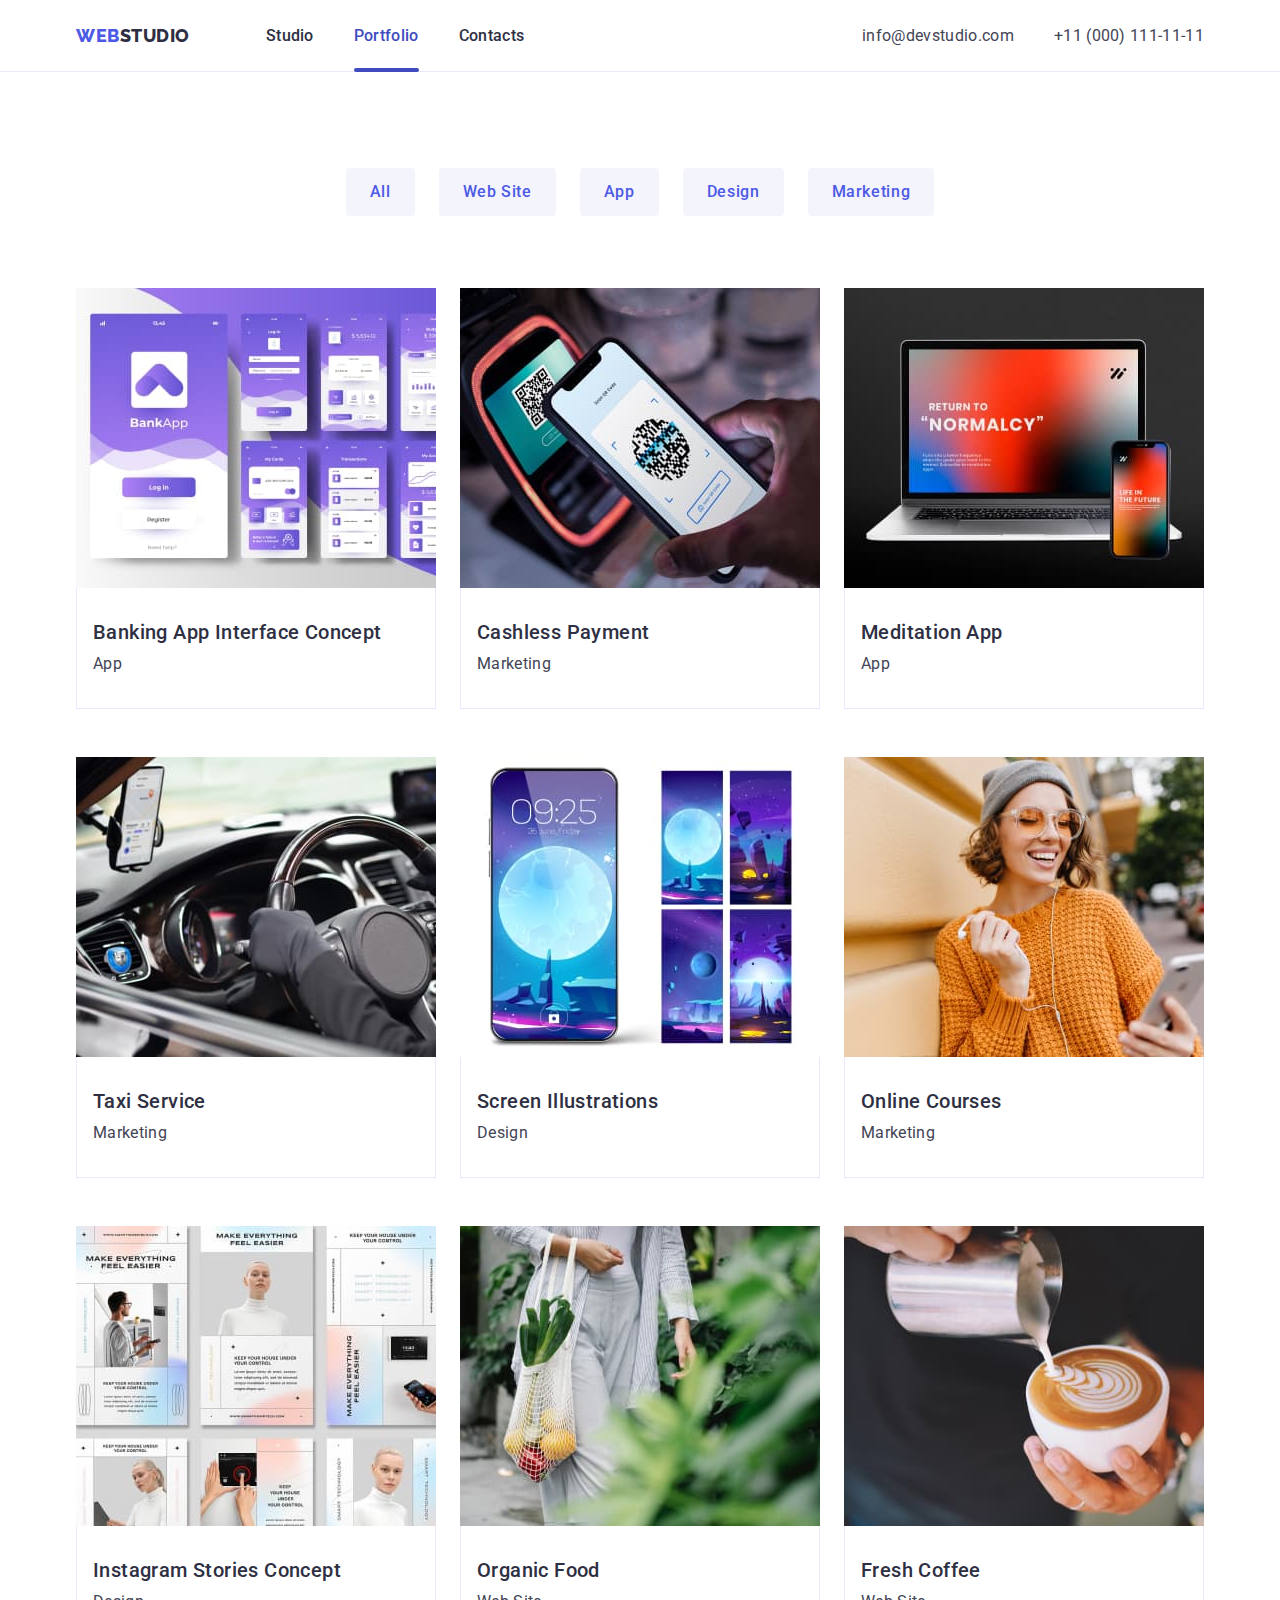
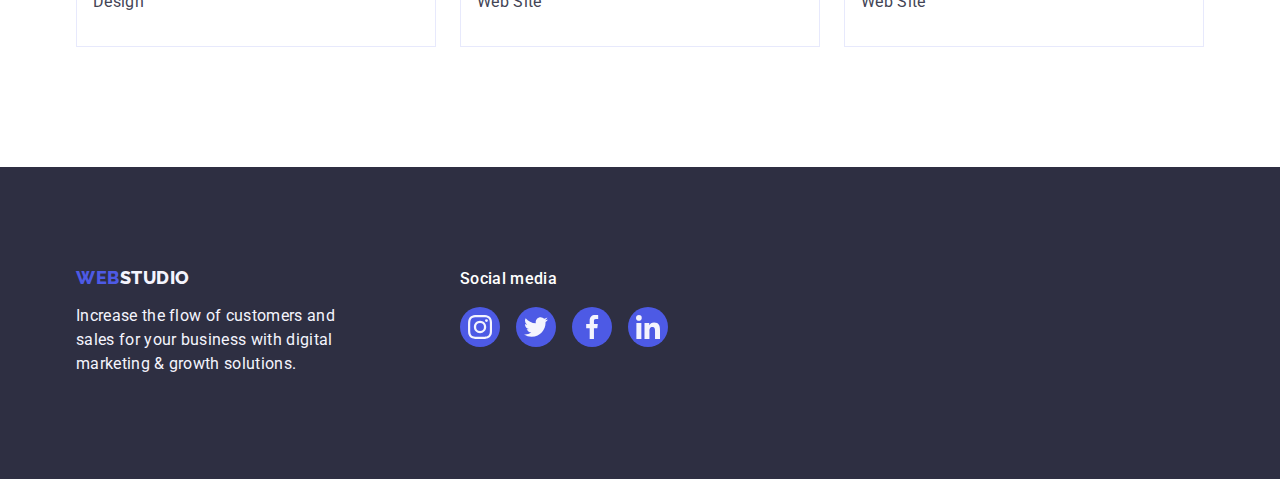
==== commit 7116060d: "Update portfolio.html" ====
--- a/portfolio.html
+++ b/portfolio.html
@@ -25,24 +25,9 @@
             <a href="./index.html" class="link index-link">Studio</a>
           </li>
           <li class="sasa">
-            <a href="./portfolio.html" class="link index-link">Portfolio</a>
+            <a href="./portfolio.html" class="link index-link current">Portfolio</a>
             <!---------------UNDERLINE---------------------->
-            <style>
-              a.index-link {
-                position: relative;
-                display: inline-block;
-              }
-
-              a.index-link:hover::after {
-                content: '';
-                position: absolute;
-                background: #404BBF;
-                left: 0;
-                bottom: -25px;
-                width: 100%;
-                height: 2px;
-              }
-            </style>
+
             <!---------------------------------------------->
           </li>
           <li>
--- a/css/styles.css
+++ b/css/styles.css
@@ -1,22 +1,23 @@
 /*PORTFOLIO*/
 /*body*/
-  body{
-    color: #434455;
-    background-color: #FFFFFF;
-      font-family: "Roboto", sans-serif;
-  }
-/*logo*/
-/*.logo{
-  font-family: 'Raleway', sans-serif
-}*/
-
-h3 {margin-top: 0px;
+body{
+  color: #434455;
+  background-color: #FFFFFF;
+  font-family: "Roboto", sans-serif;
+}
+
+h3 {
+  margin-top: 0px;
   margin-bottom: 0px;}
 
-  p {
-    margin-top: 0px;
-    margin-bottom: 0px;
-  }
+p {
+  margin-top: 0px;
+  margin-bottom: 0px;
+}
+
+h2 {
+  margin: 0;
+}
 
 
 
@@ -26,10 +27,7 @@
 h4,
 h5,
 h6,
-p,
-{
-  margin: 0;
-}
+p { margin: 0;}
 
 img {
   display: block;
@@ -128,27 +126,29 @@
 .ul-adress-header {
 display: flex;
 align-items: center;
-    gap: 40px;
+gap: 40px;
 }
 
 /*---logo-header---*/
-.logo-header {
-
-}
+
 
 .mail{
-    font-weight: 400;
-      line-height: 1.5;
-      letter-spacing: 0.02em;
-color: #434455;
-      font-style: normal;
-}
+  font-weight: 400;
+  line-height: 1.5;
+  letter-spacing: 0.02em;
+  color: #434455;
+  font-style: normal;
+
+  transition-property: color;
+  transition-timing-function: cubic-bezier(0.4, 0, 0.2, 1);
+  transition-duration: 250ms;
+}
+
 /*нижнее подчеркивание*/
 .link{
 text-decoration: none;
 }
 
-
 .link:hover{
   color: #404bbf;
 }
@@ -160,6 +160,8 @@
 /*addres_header*/
 .addres_header{
   font-style: normal;
+
+  transition-property: color;
   transition-timing-function: cubic-bezier(0.4, 0, 0.2, 1);
   transition-duration: 250ms;
 }
@@ -184,7 +186,9 @@
   background-color: #F4F4FD;
   cursor: pointer;
   padding: 12px 24px;
-  transition-timing-function: cubic-bezier(0.4,0,0.2,1);
+
+  transition-property: background-color, box-shadow, color;
+    transition-timing-function: cubic-bezier(0.4, 0, 0.2, 1);
   transition-duration: 250ms;
 }
 .filters:hover{
@@ -216,6 +220,10 @@
 /*---A---*/
 .card-link{
   display: block;
+
+  transition-property: box-shadow;
+  transition-timing-function: cubic-bezier(0.4, 0, 0.2, 1);
+  transition-duration: 250ms;
 }
 
 .card-link:hover {
@@ -247,6 +255,8 @@
   max-width: 1440px;
   height: 600px;
   margin: 0 auto;
+
+    position: relative;
 }
 
 /*---div---*/
@@ -273,8 +283,8 @@
 
 /*---sekcia-2---*/
 .sectiontwoindex {
-padding-top: 120px;
-padding-bottom: 120px;
+  padding-top: 120px;
+  padding-bottom: 120px;
 }
 
 /*---H2---*/
@@ -292,76 +302,28 @@
 }
 
 /*---div---*/
-.div-section-two {
-
-}
 
 /*---UL---*/
 .list-section-two {
-display: flex;
-gap: 24px;
+  display: flex;
+  gap: 24px;
 }
 
 /*---1-LI---*/
-.li-one {
-}
-/*
-.li-one-svg{
-  background-color: #F4F4FD;
-  background-image: url(../images/index-icons/group.svg);
-  background-repeat: no-repeat;
-  background-position: center;
-}
-
-.li-two-svg{
-  background-color: #F4F4FD;
-    background-image: url(../images/index-icons/vector.svg);
-    background-repeat: no-repeat;
-    background-position: center;
-}
-.li-three-svg{
-  background-color: #F4F4FD;
-  background-image: url(../images/index-icons/diagram.svg);
-  background-repeat: no-repeat;
-  background-position: center;
-}
-
-.li-four-svg{
-  background-color: #F4F4FD;
-  background-image: url(../images/index-icons/astronaut.svg);
-  background-repeat: no-repeat;
-  background-position: center;
-}*/
+
 
 
 /*-----sekcia 2 1 li div---*/
 .div-li-one-svg {
-display: flex;
-justify-content: center;
-align-items: center;
+  display: flex;
+  justify-content: center;
+  align-items: center;
   background-color: #F4F4FD;
-margin-bottom: 8px;
-width: 264px;
-height: 112px;
+  margin-bottom: 8px;
+  width: 264px;
+  height: 112px;
 }
 /*---svg li 1 ------*/
-.svg-antena {
-
-
-
-
-}
-.use-index-antena {
-
-}
-
-/*widht="64" height="64"*/
-
-
-
-
-
-
 
 
 
@@ -394,7 +356,7 @@
 
 /*---H3---LI-3---*/
 .h-three-li {
-margin: 0px;
+  margin: 0px;
 }
 
 /*---P-LI_3---*/
@@ -420,9 +382,7 @@
 
 /*---SEKCTION-3---*/
 .sectionthreeindex {
-
-padding-bottom: 120px;
-
+  padding-bottom: 120px;
 }
 
 /*---DIV---*/
@@ -436,7 +396,7 @@
 .ul-section-three {
   margin-top: 72px;
   display: flex;
-gap: 24px;
+  gap: 24px;
 }
 
 
@@ -447,14 +407,7 @@
   padding-bottom: 120px;
 }
 
-/*---DIV---*/
-
-/*.div-four-section {
-  width: 1440px;
-  display: flex;
-flex-direction: column;
-align-items: center;
-}*/
+
 
 /*---H2-SECTION-4---*/
 .h-ourteam {
@@ -463,15 +416,13 @@
 
 /*---UL-SECTION-4---*/
 .ul-section-four {
-margin-top: 72px;
-display: flex;
-gap: 24px;
+  margin-top: 72px;
+  display: flex;
+  gap: 24px;
 }
 
 /*---VSE H V sekcii 4---*/
-.sectionthree-h {
-
-}
+
 
 /*---VSE P V SEKCII 4---*/
 
@@ -488,9 +439,9 @@
 
 
 .sectionfour-li {
-text-align: center;
-background-color: #FFFFFF;
-box-shadow: 0px 1px 6px rgba(46, 47, 66, 0.08), 0px 1px 1px rgba(46, 47, 66, 0.16), 0px 2px 1px rgba(46, 47, 66, 0.08);
+  text-align: center;
+  background-color: #FFFFFF;
+  box-shadow: 0px 1px 6px rgba(46, 47, 66, 0.08), 0px 1px 1px rgba(46, 47, 66, 0.16), 0px 2px 1px rgba(46, 47, 66, 0.08);
   border-radius: 0px 0px 4px 4px;
 }
 
@@ -510,8 +461,8 @@
 
 /*========LI------------*/
 .social-svg-li{
-    height: 40px;
-      width: 40px;
+  height: 40px;
+  width: 40px;
 }
 
 /*------A-------*/
@@ -524,6 +475,7 @@
 align-items: center;
 justify-content: center;
 fill: #F4F4FD;
+transition-property: background-color;
 transition-timing-function: cubic-bezier(0.4, 0, 0.2, 1);
 transition-duration: 250ms;
 }
@@ -556,26 +508,27 @@
 
 /*---ul sekcia 5---*/
 .ul-section-five{
-display: flex;
-gap: 24px;
+  display: flex;
+  gap: 24px;
 }
 
 
 /*---a sekction 5---*/
 .a-section-five-svg {
-display: flex;
-justify-content: center;
-align-items: center;
+  display: flex;
+  justify-content: center;
+  align-items: center;
   height: 88px;
   width: 168px;
   border: 1px solid currentColor;
   border-radius: 4px;
   color: #8E8F99;
+  transition-duration: color;
   transition-timing-function: cubic-bezier(0.4, 0, 0.2, 1);
   transition-duration: 250ms;
 }
 .a-section-five-svg:hover {
-color: #4D5AE5;
+  color: #4D5AE5;
 }
 .a-section-five-svg:focus {
   color: #4D5AE5;
@@ -585,16 +538,7 @@
 /*---5 sekcia svg---*/
 .svg-section-five{
   fill: currentColor;
-
-}
-
-
-
-
-
-
-
-
+}
 
 /*------A-------*/
 .a-social-svg-footer {
@@ -606,8 +550,10 @@
   align-items: center;
   justify-content: center;
   fill: #F4F4FD;
-    transition-timing-function: cubic-bezier(0.4, 0, 0.2, 1);
-      transition-duration: 250ms;
+
+  transition-property: background-color;
+  transition-timing-function: cubic-bezier(0.4, 0, 0.2, 1);
+  transition-duration: 250ms;
 }
 
 /*----HOVER---*/
@@ -619,25 +565,6 @@
 .a-social-svg-footer:focus {
   background-color: #31D0AA;
 }
-
-
-
-
-
-
-
-
-
-
-
-
-
-
-
-
-
-
-
 
 
 /*=============FOOTER==================*/
@@ -646,7 +573,7 @@
   height: 312px;
   padding-top: 100px;
   padding-bottom: 100px;
-    background-color: #2e2f42;
+  background-color: #2e2f42;
 }
 
 /*------DIV FOOTER---*/
@@ -657,8 +584,7 @@
 
 .footer-div {
   width: 264px;
-
-    display: inline-block;
+  display: inline-block;
 }
 
 /*---footer---P---text---*/
@@ -670,14 +596,13 @@
 }
 
 /*---Footer logo---*/
-.logo-footer {
-}
+
 
 /*------svg---block---*/
 .svg-footer-index{
   background-color: #f4f4fd;
-display: inline-block;
-margin-left: 120px;
+  display: inline-block;
+  margin-left: 120px;
 }
 
 
@@ -691,23 +616,7 @@
   align-items: center;
   justify-content: center;
   gap: 16px;
-  
-  /*padding-bottom: 32px;*/
-}
-
-
-
-
-
-
-
-
-
-
-
-
-
-
+}
 
 
 
@@ -728,21 +637,82 @@
   color: #434455;
 }
 /*footer*/
-.fon-footer{
-
-}
-/*spisok 1 sekcia*/
-
-/*PORTFOLIO*/
+
+
+
+/*--------PORTFOLIO HEADER--------*/
 
 /*INDEX.HTML*/
 .index-link{
+  position: relative;
+  display: inline-block;
+
   line-height: 1.5;
   font-weight: 500;
   font-size: 16px;
   letter-spacing: 0.02em;
   color: #2e2f42;
-}
+
+  transition-property: color;
+  transition-timing-function: cubic-bezier(0.4, 0, 0.2, 1);
+  transition-duration: 250ms;
+}
+/*
+.current:hover:after {
+  
+  color: #404BBF;
+}*/
+
+.current::after {
+    content: '';
+    position: absolute;
+    background-color: #404BBF;
+
+    left: 0;
+    bottom: -24px;
+    width: 100%;
+    height: 4px;
+    border-radius: 2px;
+  }
+
+/*---нижнее подчеркивание---*/
+.current {
+  position: relative;
+  display: inline-block;
+  color: #404BBF;
+}
+
+
+
+
+
+/*
+                            a.index-link:hover::after {
+                              content: '';
+                              position: absolute;
+                              background: #404BBF;
+                              left: 0;
+                              bottom: -24px;
+                              width: 100%;
+                              height: 4px;
+                              border-radius: 2px;
+                            }
+*/
+
+
+
+
+
+
+
+
+
+
+
+
+
+
+
 
 .portfolio-link{
   line-height: 1.5;
@@ -768,6 +738,8 @@
   color: #ffffff;
 }
 
+
+/*---index кнопка Order Service---*/
 .buttonorder{
   background-color: #4D5AE5;
   font-family: 'Roboto',sans-serif;
@@ -777,8 +749,10 @@
   letter-spacing: 0.04em;
   color: #ffffff;
   cursor: pointer;
-    transition-timing-function: cubic-bezier(0.4, 0, 0.2, 1);
-      transition-duration: 250ms;
+
+  transition-property: background-color;
+  transition-timing-function: cubic-bezier(0.4, 0, 0.2, 1);
+  transition-duration: 250ms;
 }
 
 .buttonorder:hover{
@@ -788,32 +762,119 @@
 .buttonorder:focus{
   background-color: #404BBF;
 }
-
+/*---------------------------*/
+
+
+/*-----------модалка---------*/
+.div-modal-index-style .is-hidden {
+  width: 100%;
+  height: 100%;
+  background: rgba(46, 47, 66, 0.4);
+  position: fixed;
+  top: 0;
+  left: 0;
+
+  transition-property: transform;
+  transition-duration: 500ms;
+}
+
+/*======серый фон======*/
+.div-modal-index-style {
+  width: 100%;
+  height: 100%;
+  background: rgba(46, 47, 66, 0.4);
+  position: fixed;
+  top: 0;
+  left: 0;
+  transition-property: transform;
+  transition-duration: 500ms;
+}
+/*====================*/
+
+/*======белый фон======*/
+/*---div modal bg index---*/
+.div-modalbg-index {
+  width: 408px;
+  height: 576px;
+  background-color: #FCFCFC;
+  box-shadow: 0px 1px 1px rgba(0, 0, 0, 0.14),
+  0px 1px 3px rgba(0, 0, 0, 0.12),
+  0px 2px 1px rgba(0, 0, 0, 0.2);
+  border-radius: 4px;
+  position: absolute;
+  left: 50%;
+  top: 50%;
+  transform: translate(-50%, -50%);
+  transition-property: transform;
+}
+/*====================*/
+
+/*-----кнопка close-----*/
+.svg-style {
+  display: inline;
+  fill: #2E2F42;
+  width: 8px;
+  height: 8px;
+  border-radius: 50%;
+  transition-property: fill, background-color;
+  transition-timing-function: cubic-bezier(0.4, 0, 0.2, 1);
+  transition-duration: 250ms;
+}
+
+.div-border:hover .svg-style {
+  fill: #FFFFFF;
+  background-color: #404BBF;
+}
+.div-border:focus .svg-style {
+  fill: #FFFFFF;
+  background-color: #404BBF;
+}
+
+.div-border:hover {
+  background-color: #404BBF;
+}
+.div-border:focus {
+  background-color: #404BBF;
+}
+
+.div-border {
+  position: absolute;
+  right: 24px;
+  top: 24px;
+  width: 24px;
+  height: 24px;
+  border-radius: 50%;
+  background-color: #E7E9FC;
+  border: 1px solid rgba(0, 0, 0, 0.1);
+  transition-property: background-color;
+  transition-timing-function: cubic-bezier(0.4, 0, 0.2, 1);
+  transition-duration: 250ms;
+}
+
+.is-hidden {
+  visibility: hidden;
+  opacity: 0;
+  pointer-events: none;
+}
+/*============================*/
+
+/*.buttonorder*/
 .sectiontwoh{
   font-weight: 500;
   font-size: 20px;
   line-height: 1.2;
   letter-spacing: 0.02em;
-color: #2e2f42;
+  color: #2e2f42;
 }
 
 .sectiontwo-p{
   font-size: 16px;
   line-height: 1.5;
-letter-spacing: 0.02em;
+  letter-spacing: 0.02em;
   color: #434455;
   margin-top: 8px;
 }
-/*3 sekcia*/
-/*.sectionthreeindex{
-  font-weight: 500;
-  font-size: 36px;
-  line-height: 1.11;
-  text-align: center;
-  letter-spacing: 0.02em;
-  color: #2e2f42 ;
-  text-transform: capitalize;
-}*/
+
 
 .section-threeh{
 font-weight: 700;
@@ -825,16 +886,13 @@
 text-transform: capitalize;
 }
 .sectionfourindex{
-background-color: #F4F4FD;
+  background-color: #F4F4FD;
 }
 
 .section-index{
   background-color: #F4F4FD;
-
-}
-/*.sectionfour-li{
-  background-color: #FFFFFF;
-}*/
+}
+
 /*zagolovok 4 sekcia h3*/
 .sectionthree-h{
   font-weight: 500;
@@ -869,19 +927,6 @@
   padding-bottom: 120px;
 }
 
-/*---DIV 1 PORTFOLIO---*/
-/*.div-one-portfolio {
-  padding-top: 96px;
-  padding-bottom: 76px;
-  width: 1470px;
-  padding-left: 15px;
-  padding-right: 15px;
-  margin: 0 auto;
-}*/
-
-
-
-
 /*---UL---1---PORTFOLIO---*/
 .ul-filters {
   display: flex;
@@ -896,29 +941,14 @@
   flex-wrap: wrap;
   column-gap: 24px;
   row-gap: 48px;
-
-}
-
-/*---DIV KARTOCZEK---*/
-/*.card-div {
-display: flex;
-flex-direction: column;
-
-padding-left: 15px;
-padding-right: 15px;
-margin: 0 auto;
-}*/
+}
 
 /*---H2---KARTOCZKI---*/
 .list-twoh {
-
   margin-bottom: 8px;
 }
 /*---P-KARTOCZEK---*/
-.small-text {
-
-
-}
+
 
 .visually-hidden {
   position: absolute;
@@ -932,9 +962,8 @@
   clip: rect(0 0 0 0);
   overflow: hidden;
 }
-h2{
-  margin: 0;
-}
+
+
 
 .div-twoo-footer{
   display: inline-block;
@@ -955,10 +984,10 @@
 
 
 
-/*---test---*/
+/*---Синее выезжающее окно---*/
 
 .p-test-style {
-font-weight: 400;
+  font-weight: 400;
   font-size: 16px;
   line-height: 1.5;
   letter-spacing: 0.02em;
@@ -966,8 +995,8 @@
   padding-left: 32px;
   padding-right: 32px;
   padding-top: 40px;
-  width: 360px;
-  height: 300px;
+  width: 100%;
+  height: 100%;
   display: inline-block;
   background-color: #404BBF;
 }
@@ -979,32 +1008,19 @@
 
 
 .p-test {
-  /*content: '';*/
   position: absolute;
-transition-property: transform;
-transition-duration: 250ms;
-/*transition-property: translateY(-300px);*/
-/*transition: transform 250ms;*/
-
-
-
-}
-
-.card-link:hover .p-test{
-/*visibility: visible;*/
-
-  transform: translateY(-300px);
-
-transition-timing-function: cubic-bezier(0.4, 0, 0.2, 1);
-
-}
-
-
-.card-link {
-
-}
-
-
-/*    transition-timing-function: cubic-bezier(0.4, 0, 0.2, 1);
-    transition-duration: 250ms;
-    }*/+  top: 0;
+  left: 0;
+  transform: translateY(100%);
+  transition-property: transform;
+  transition-timing-function: cubic-bezier(0.4, 0, 0.2, 1);
+  transition-duration: 250ms;
+}
+
+.card-link:hover .p-test, .card-link:focus .p-test {
+  transform: translateY(0);
+}
+
+
+/*----------------------------------*/
+
